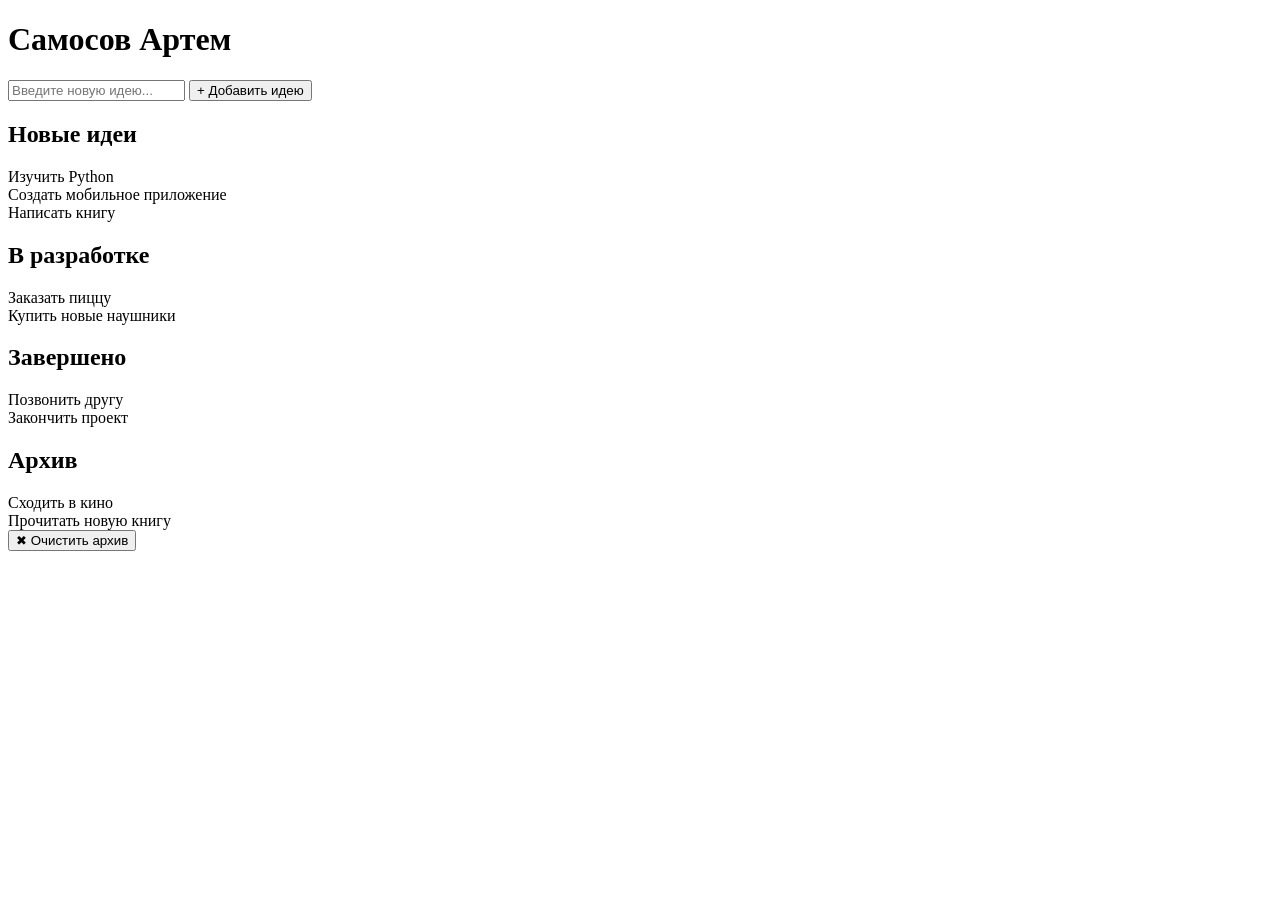
==== markup/index.html @ ec63875c "go sleep" ====
<!DOCTYPE html>
<html lang="ru">
<head>
    <meta charset="UTF-8" />
    <meta name="viewport" content="width=device-width, initial-scale=1.0" />
    <link rel="stylesheet" href="style.css" />
    <title>тасклист</title>
</head>
<body>

<div class="container">
    <h1 class="title">Самосов Артем</h1>

    <div class="idea-input">
        <input type="text" id="ideaInput" placeholder="Введите новую идею..." />
        <button class="add-btn" id="addIdeaBtn">+ Добавить идею</button>
    </div>

    <div class="idea-list">
        <div class="column new-ideas">
            <h2>Новые идеи</h2>
            <div class="idea" draggable="true">Изучить Python</div>
            <div class="idea" draggable="true">Создать мобильное приложение</div>
            <div class="idea" draggable="true">Написать книгу</div>
        </div>

        <div class="column in-development">
            <h2>В разработке</h2>
            <div class="idea" draggable="true">Заказать пиццу</div>
            <div class="idea" draggable="true">Купить новые наушники</div>
        </div>

        <div class="column completed">
            <h2>Завершено</h2>
            <div class="idea" draggable="true">Позвонить другу</div>
            <div class="idea" draggable="true">Закончить проект</div>
        </div>

        <div class="column archive">
            <h2>Архив</h2>
            <div class="idea" draggable="true">Сходить в кино</div>
            <div class="idea" draggable="true">Прочитать новую книгу</div>
            <button class="clear-btn" id="clearArchiveBtn">✖ Очистить архив</button>
        </div>
    </div>
</div>

<script src="script.js"></script>
</body>
</html>
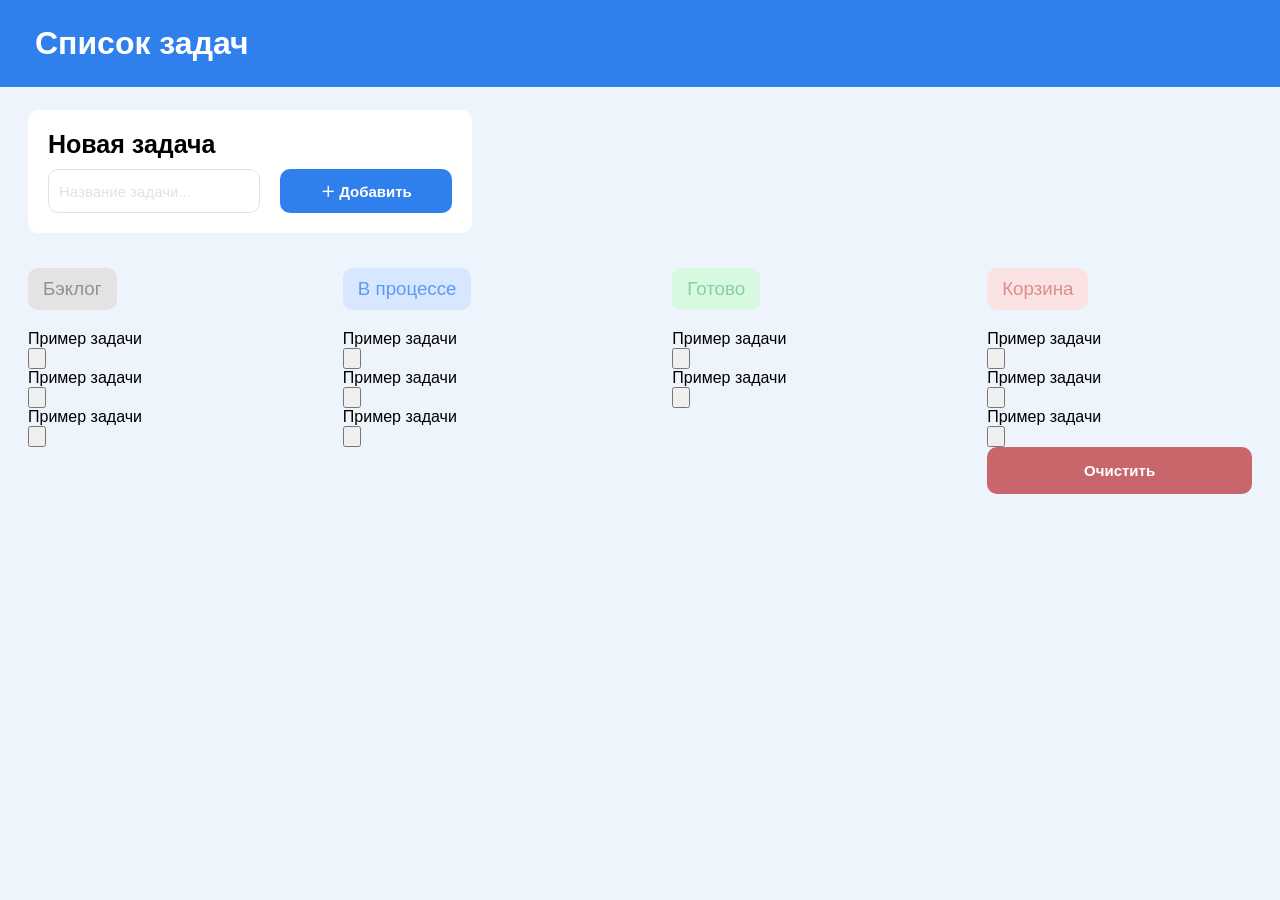
==== commit a5bcfb7d: "lab-3" ====
--- a/markup/index.html
+++ b/markup/index.html
@@ -1,50 +1,17 @@
 <!DOCTYPE html>
 <html lang="ru">
+
 <head>
-    <meta charset="UTF-8" />
-    <meta name="viewport" content="width=device-width, initial-scale=1.0" />
-    <link rel="stylesheet" href="style.css" />
-    <title>тасклист</title>
+    <meta charset="UTF-8">
+    <meta name="viewport" content="width=device-width, initial-scale=1.0">
+    <link rel="stylesheet" href="../css/style.css">
+    <title>Ичанкин Лев Николаевич</title>
 </head>
-<body>
 
-<div class="container">
-    <h1 class="title">Самосов Артем</h1>
-
-    <div class="idea-input">
-        <input type="text" id="ideaInput" placeholder="Введите новую идею..." />
-        <button class="add-btn" id="addIdeaBtn">+ Добавить идею</button>
-    </div>
-
-    <div class="idea-list">
-        <div class="column new-ideas">
-            <h2>Новые идеи</h2>
-            <div class="idea" draggable="true">Изучить Python</div>
-            <div class="idea" draggable="true">Создать мобильное приложение</div>
-            <div class="idea" draggable="true">Написать книгу</div>
-        </div>
-
-        <div class="column in-development">
-            <h2>В разработке</h2>
-            <div class="idea" draggable="true">Заказать пиццу</div>
-            <div class="idea" draggable="true">Купить новые наушники</div>
-        </div>
-
-        <div class="column completed">
-            <h2>Завершено</h2>
-            <div class="idea" draggable="true">Позвонить другу</div>
-            <div class="idea" draggable="true">Закончить проект</div>
-        </div>
-
-        <div class="column archive">
-            <h2>Архив</h2>
-            <div class="idea" draggable="true">Сходить в кино</div>
-            <div class="idea" draggable="true">Прочитать новую книгу</div>
-            <button class="clear-btn" id="clearArchiveBtn">✖ Очистить архив</button>
-        </div>
-    </div>
-</div>
-
-<script src="script.js"></script>
+<body class="page-body">
+    <main class="main-content">
+        <section class="add-new-task-component"></section>
+    </main>
+    <script src="../src/main.js" type="module"></script>
 </body>
 </html>
--- a/css/style.css
+++ b/css/style.css
@@ -0,0 +1,158 @@
+:root {
+    --default-corner-radius: 10px;
+    --default-font-size: 15px;
+}
+
+*{
+    margin: 0;
+    padding: 0;
+    text-decoration: none;
+    font-family: 'Segoe UI', Tahoma, Geneva, Verdana, sans-serif;
+}
+
+body {
+    background-color: #eef4fb;
+}
+
+main {
+    padding: 23px 28px;
+}
+
+header {
+    background-color: #2f80ed;
+}
+
+header h1 {
+    color: white;
+    padding: 25px 35px;
+}
+
+.add-new-task {
+    border-radius: var(--default-corner-radius);
+    background: white;
+    padding: 20px;
+    width: fit-content;
+}
+
+.add-new-task h1 {
+    font-size: 25px;
+    margin-bottom: 10px;
+}
+
+.add-new-task .bottom-group {
+    display: flex;
+    gap: 20px;
+}
+
+.add-new-task input[type=text] {
+    border-radius: var(--default-corner-radius);
+    outline: none;
+    padding: 10px;
+    font-size: var(--default-font-size);
+    color: #e4e1e1;
+    background-color: white;
+    border: 1px solid #e4e1e1;
+}
+
+.add-new-task input[type=text]::placeholder {
+    font-size: var(--default-font-size);
+    color: #e4e1e1;
+}
+
+.add-new-task button {
+    background-color: #2f80ed;
+    color: white;
+    border-radius: var(--default-corner-radius);
+    padding: 13px 40px;
+    font-size: var(--default-font-size);
+    font-weight: bold;
+    cursor: pointer;
+    border: 0;
+}
+
+.add-new-task button:hover {
+    background-color: #0056b3;
+}
+
+.desk-tasks {
+    margin-top: 35px;
+    display: flex;
+    column-gap: 50px;
+}
+
+.display-tasks {
+    flex: 1 1 auto;
+}
+
+.display-tasks h3 {
+    padding: 10px 15px;
+    border-radius: var(--default-corner-radius);
+    background-color: #e3e3e3;
+    color: #68727b;
+    margin-bottom: 20px;
+    font-weight: 500;
+    width: fit-content;
+}
+
+.display-tasks li {
+    list-style-type: none;
+    font-weight: 500;
+    font-size: var(--default-font-size);
+    padding: 20px;
+    color: #000;
+    background-color: white;
+    border-left: 6px solid #e3e3e3;
+    border-radius: var(--default-corner-radius);
+    margin: 10px 0;
+}
+
+.clear-button {
+    background-color: #c9666c;
+    color: white;
+    padding: 15px 0;
+    border: 0px;
+    border-radius: var(--default-corner-radius);
+    width: 100%;
+    font-weight: bold;
+    font-size: var(--default-font-size);
+}
+
+.clear-button:hover {
+    background-color: #b3464d;
+}
+
+.backlog h3 {
+    background-color: #e3e3e3;
+    color: #8e9092;
+}
+
+.backlog li {
+    border-left: 5px solid #e3e3e3;
+}
+
+.processing h3 {
+    background-color: #d6e7ff;
+    color: #5c9bf2;
+}
+
+.processing li {
+    border-left: 5px solid #d6e7ff;
+}
+
+.done h3 {
+    background-color: #d7f9e0;
+    color: #8acea0;
+}
+
+.done li {
+    border-left: 5px solid #d7f9e0;
+}
+
+.basket h3 {
+    background-color: #fbe3e3;
+    color: #da8e8b;
+}
+
+.basket li {
+    border-left: 5px solid #fbe3e3;
+}
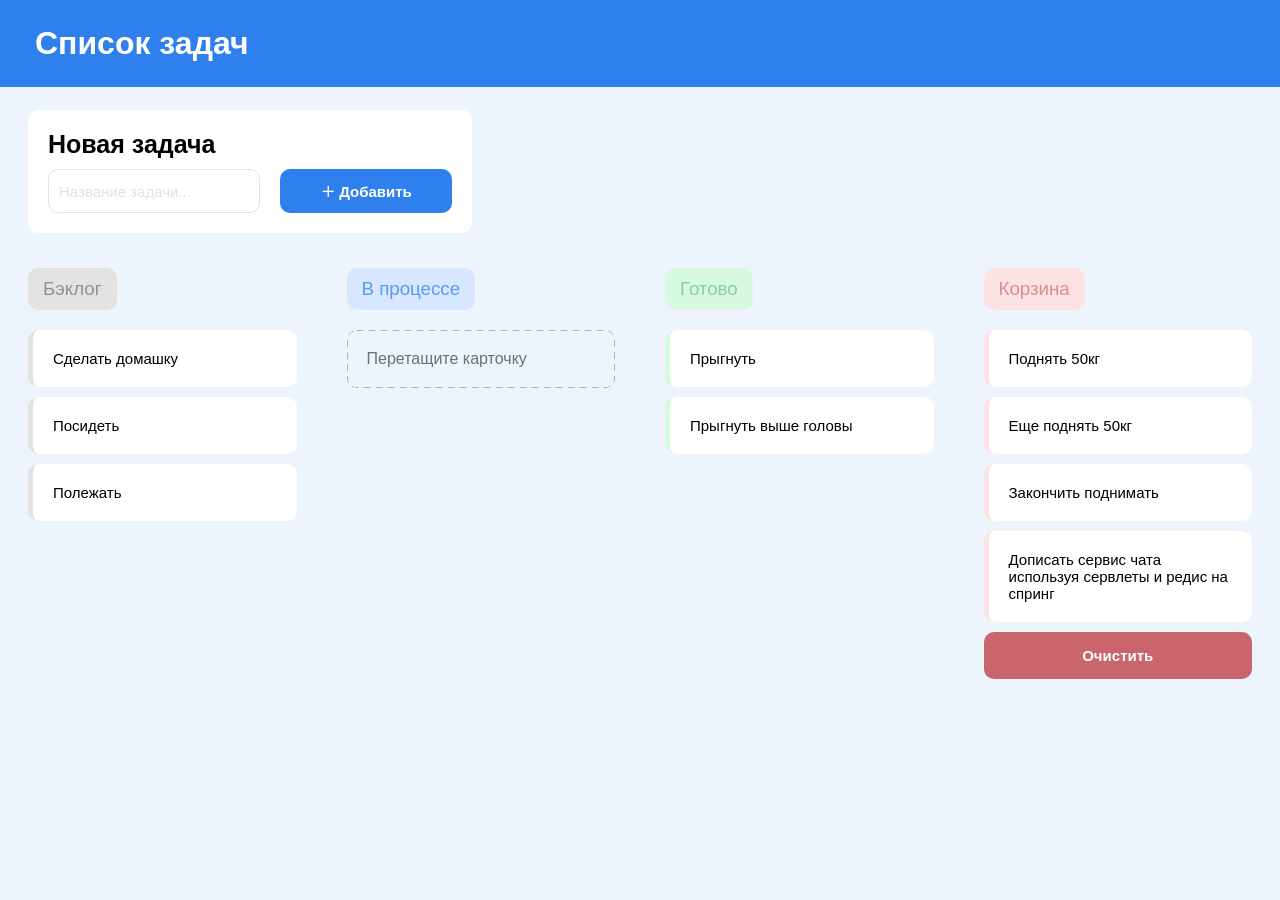
==== commit 321892f7: "lab6" ====
--- a/markup/index.html
+++ b/markup/index.html
@@ -5,13 +5,13 @@
     <meta charset="UTF-8">
     <meta name="viewport" content="width=device-width, initial-scale=1.0">
     <link rel="stylesheet" href="../css/style.css">
-    <title>Ичанкин Лев Николаевич</title>
+    <title>Самосов Артем Александрович</title>
 </head>
 
 <body class="page-body">
-    <main class="main-content">
-        <section class="add-new-task-component"></section>
-    </main>
-    <script src="../src/main.js" type="module"></script>
+<main class="main-content">
+    <section class="add-new-task-component"></section>
+</main>
+<script src="../src/main.js" type="module"></script>
 </body>
 </html>
--- a/css/style.css
+++ b/css/style.css
@@ -77,11 +77,13 @@
 .desk-tasks {
     margin-top: 35px;
     display: flex;
+    align-items: flex-start;
+    flex-wrap: nowrap;
     column-gap: 50px;
 }
 
 .display-tasks {
-    flex: 1 1 auto;
+    width: 40%;
 }
 
 .display-tasks h3 {
@@ -104,6 +106,15 @@
     border-left: 6px solid #e3e3e3;
     border-radius: var(--default-corner-radius);
     margin: 10px 0;
+    word-break: break-word;
+}
+
+.stub {
+    background-image: url("data:image/svg+xml,%3csvg width='100%25' height='100%25' xmlns='http://www.w3.org/2000/svg'%3e%3crect width='100%25' height='100%25' fill='none' rx='10' ry='10' stroke='%2368727bFF' stroke-width='1' stroke-dasharray='6' stroke-dashoffset='0' stroke-linecap='square'/%3e%3c/svg%3e");
+    border-radius: 10px;
+    color: #68727b;
+    font-weight: 500;
+    padding: 20px;
 }
 
 .clear-button {
@@ -114,6 +125,7 @@
     border-radius: var(--default-corner-radius);
     width: 100%;
     font-weight: bold;
+    cursor: pointer;
     font-size: var(--default-font-size);
 }
 
